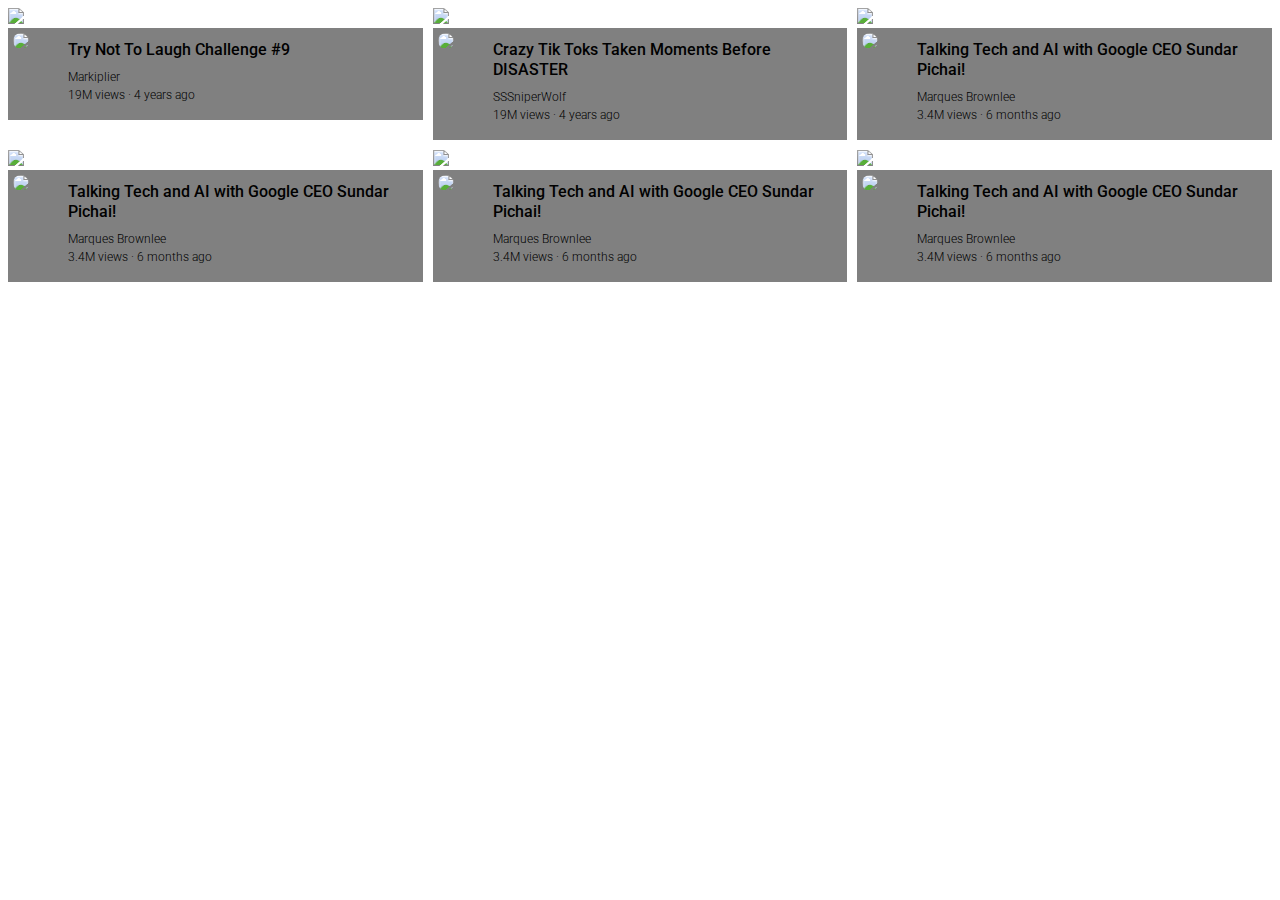
==== yt.htm @ b782f7d9 "made cards holding video" ====
<!DOCTYPE html>
<html lang="en">
<head>
    <meta charset="UTF-8">
    <meta name="viewport" content="width=device-width, initial-scale=1.0">
    <link rel="stylesheet" href="yt.css">
    <link rel="preconnect" href="https://fonts.googleapis.com">
    <link rel="preconnect" href="https://fonts.gstatic.com" crossorigin>
    <link href="https://fonts.googleapis.com/css2?family=Poppins&family=Roboto:wght@100;300;500;700&display=swap" rel="stylesheet">
    <title>Document</title>
</head>
<body>
    <div class="all-videos">
        
    </div>
    <script src="js/vidData.js"></script>
</body>
</html>
---- yt.css ----
p{
    margin:0;
    font-family: 'Roboto', sans-serif;
}
.all-videos
{
    display:grid;
    grid-template-columns: 1fr 1fr 1fr;
    column-gap: 10px;
    row-gap: 10px;

}
.thumbnail img{
    width:100%;

}
.video-details
{
    background-color: grey;
    display: flex;
    
}
.video-owner
{
    display: inline-block;  
    width:50px;
    padding: 5px;
    
    
}
.video-owner img
{
    width:100%;
    border-radius:50%;
    

}


.video-data
{ 
    flex: 1;
    display: inline-block;
}
.video-name
{
    margin-top:12px;
    font-weight: 500;
    font-size: 16px;
    line-height: 20px;
}
.video-channel
{
    
    margin-top:8px;
    font-weight: 300;
    font-size: 12px;
    line-height: 18px;
}
.video-views
{
    font-weight: 300;
    font-size: 12px;
    margin-bottom: 16px;
    line-height: 1;
    line-height: 18px;
    
}
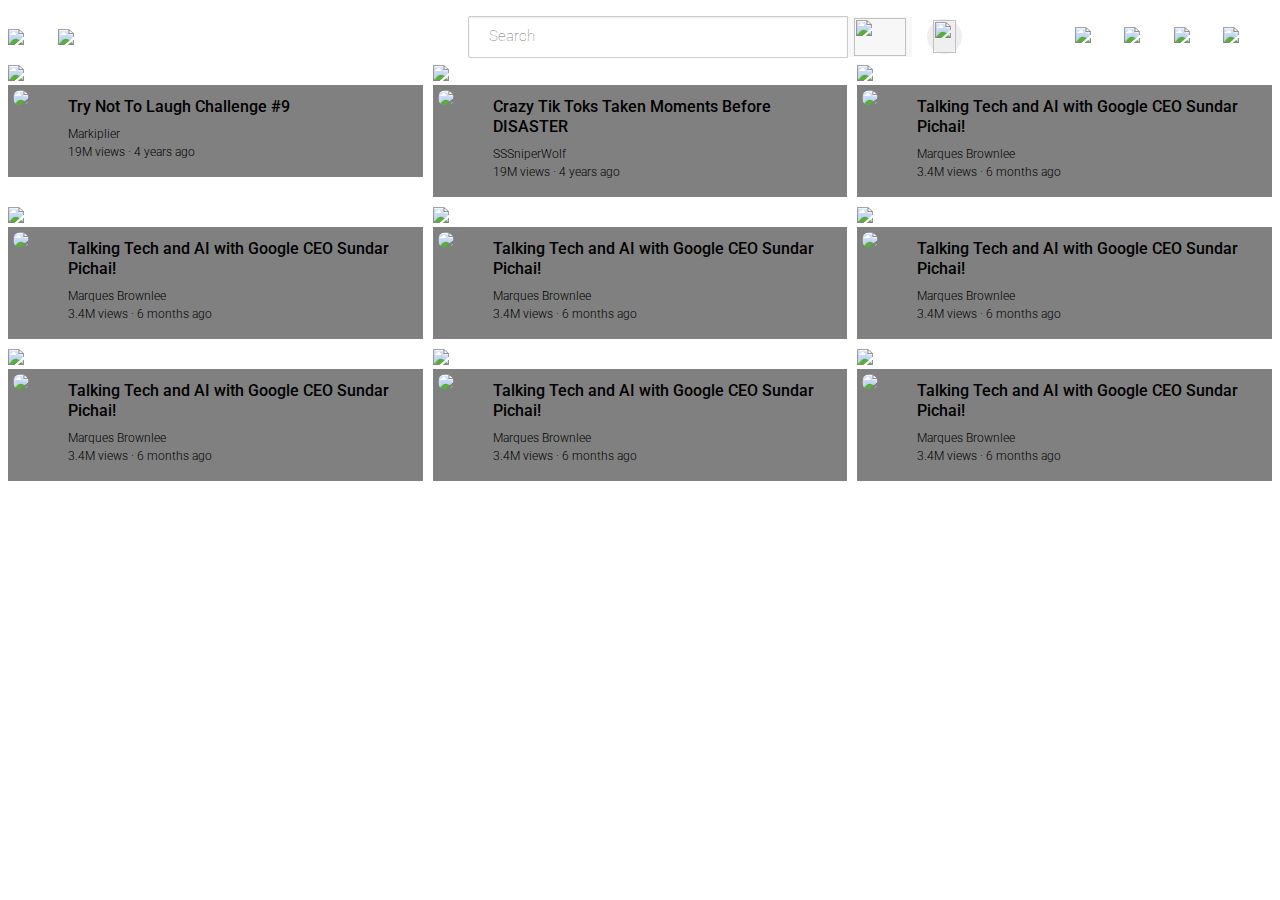
==== commit f671e3b5: "made the initial header for the yt page" ====
--- a/yt.htm
+++ b/yt.htm
@@ -4,15 +4,41 @@
     <meta charset="UTF-8">
     <meta name="viewport" content="width=device-width, initial-scale=1.0">
     <link rel="stylesheet" href="yt.css">
+    <link rel="stylesheet" href="header.css">
     <link rel="preconnect" href="https://fonts.googleapis.com">
     <link rel="preconnect" href="https://fonts.gstatic.com" crossorigin>
     <link href="https://fonts.googleapis.com/css2?family=Poppins&family=Roboto:wght@100;300;500;700&display=swap" rel="stylesheet">
     <title>Document</title>
 </head>
 <body>
+
+    <div class ='header'>
+        <div class="left-section-header">
+            <img class='hamburger-menu' src="https://supersimple.dev/public/img/exercises/youtube/icons/hamburger-menu.svg">
+            <img class="header-logo" src="https://supersimple.dev/public/img/exercises/youtube/icons/youtube-logo.svg">
+        </div>
+        <div class="mid-section-header">
+            <input class='searchbar' type="text" placeholder="Search">
+            <button class="search-button">
+                <img src="https://supersimple.dev/public/img/exercises/youtube/icons/search.svg">
+            </button>    
+            <button class="voice-button">
+                <img src="https://supersimple.dev/public/img/exercises/youtube/icons/voice-search-icon.svg">
+            </button>  
+        </div>
+        <div class="right-section-header">
+            <button class="yt-live"><img src="https://supersimple.dev/public/img/exercises/youtube/icons/upload.svg"></button>
+            <button class="yt-menu"><img src="https://supersimple.dev/public/img/exercises/youtube/icons/youtube-apps.svg"></button>
+            <button  class="yt-noti"><img src="https://supersimple.dev/public/img/exercises/youtube/icons/notifications.svg"></button>
+            <button  class="yt-profile"><img src="https://supersimple.dev/public/img/exercises/youtube/channel-profile-pics/my-channel.jpeg"></button>
+        </div>
+    </div>
+    
     <div class="all-videos">
-        
+        <!-- make yt video cards -->
     </div>
+
+    
     <script src="js/vidData.js"></script>
 </body>
 </html>--- a/header.css
+++ b/header.css
@@ -0,0 +1,108 @@
+.header
+{
+    display: flex;
+    align-items:  center;
+    justify-content: space-between;
+    height: 57px
+}
+.left-section-header
+{
+    
+    display: flex;
+    width:400px;
+    align-items: center;
+}
+
+.hamburger-menu
+{
+    /* display: inline-block; */
+    width: 30px;
+    margin-right: 20px;
+    
+
+}
+.header-logo
+{
+    width: 100px ;
+
+}
+
+.mid-section-header
+{
+    display: flex;
+    align-items: center;
+    flex: 1;
+    
+    margin-left: 60px;
+}
+
+.searchbar
+{
+    flex: 1;
+    height:40px;
+    padding: 0;
+    padding-left: 20px;
+    margin: 0;
+    border: 1px solid #cccccc;
+    border-top-left-radius: 2px;
+    border-bottom-left-radius: 2px;
+    box-shadow: inset 0px 1px 2px #eeeeee;
+    max-width: 358px;
+}
+.searchbar::placeholder
+{
+    font-family: Roboto,Arial;
+    font-size: 15px;
+    font-weight: 100;
+}
+.search-button
+{
+    /* border-style: none;   */
+    height: 40px;
+    width: 64px;
+    margin-right: 15px;
+    background-color: #f7f7f7;
+    border: none;
+    
+
+}
+.voice-button
+{
+    height: 35px;
+  width: 35px;
+  border-radius: 50%;
+  border-style: none;
+}
+.voice-button img
+{
+    width: 100%;
+    height: 100%;
+    /* object-fit: fill; */
+}
+.search-button img
+{
+    width: 100%;
+    height: 100%;
+    object-fit: fill;
+}
+
+.right-section-header
+{
+    width: 182px;
+    margin-right: 24px;
+    margin-left: 29px;
+    display: flex;
+    align-items: center;
+    justify-content: space-between;
+}
+.right-section-header button
+{
+    height: 34px;
+    width: 34px;
+    background-color: white;
+    border: none;
+}
+.yt-profile img
+{
+    height: 100%;
+}
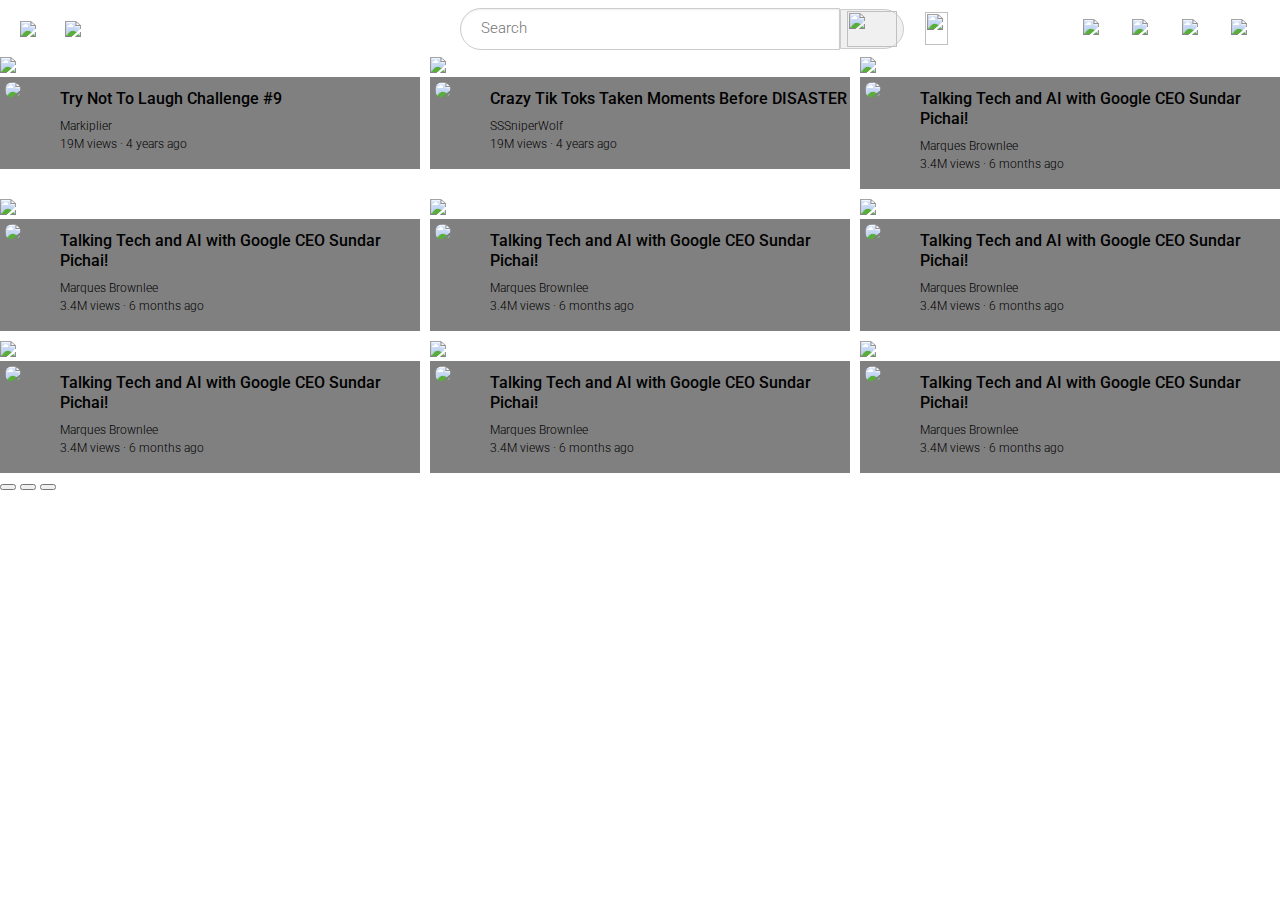
==== commit dd13658d: "header altered to match real youtube header part1" ====
--- a/yt.htm
+++ b/yt.htm
@@ -5,6 +5,7 @@
     <meta name="viewport" content="width=device-width, initial-scale=1.0">
     <link rel="stylesheet" href="yt.css">
     <link rel="stylesheet" href="header.css">
+    <link rel="stylesheet" href="general.css">
     <link rel="preconnect" href="https://fonts.googleapis.com">
     <link rel="preconnect" href="https://fonts.gstatic.com" crossorigin>
     <link href="https://fonts.googleapis.com/css2?family=Poppins&family=Roboto:wght@100;300;500;700&display=swap" rel="stylesheet">
@@ -33,10 +34,18 @@
             <button  class="yt-profile"><img src="https://supersimple.dev/public/img/exercises/youtube/channel-profile-pics/my-channel.jpeg"></button>
         </div>
     </div>
-    
-    <div class="all-videos">
+    <div>
+        <div class="all-videos">
         <!-- make yt video cards -->
     </div>
+        <div class="'side-menu">
+            <button ></button>
+            <button></button>
+            <button></button>
+        </div>
+</div>
+    
+
 
     
     <script src="js/vidData.js"></script>
--- a/header.css
+++ b/header.css
@@ -16,14 +16,15 @@
 .hamburger-menu
 {
     /* display: inline-block; */
-    width: 30px;
+    width: 25px;
     margin-right: 20px;
+    margin-left: 20px;
     
 
 }
 .header-logo
 {
-    width: 100px ;
+    width: 95px ;
 
 }
 
@@ -43,9 +44,8 @@
     padding: 0;
     padding-left: 20px;
     margin: 0;
-    border: 1px solid #cccccc;
-    border-top-left-radius: 2px;
-    border-bottom-left-radius: 2px;
+    border: 1px solid #CCCCCC;
+    border-radius: 40px 0 0 40px;
     box-shadow: inset 0px 1px 2px #eeeeee;
     max-width: 358px;
 }
@@ -53,7 +53,7 @@
 {
     font-family: Roboto,Arial;
     font-size: 15px;
-    font-weight: 100;
+    font-weight: 300;
 }
 .search-button
 {
@@ -61,8 +61,9 @@
     height: 40px;
     width: 64px;
     margin-right: 15px;
-    background-color: #f7f7f7;
-    border: none;
+    background-color: #F0F0F0;
+    border: 1px solid #CCCCCC;
+    border-radius: 0 40px 40px 0;
     
 
 }
@@ -70,6 +71,7 @@
 {
     height: 35px;
   width: 35px;
+  background-color: #FFFFFF;
   border-radius: 50%;
   border-style: none;
 }
--- a/general.css
+++ b/general.css
@@ -0,0 +1,4 @@
+body
+{
+    margin:0;
+}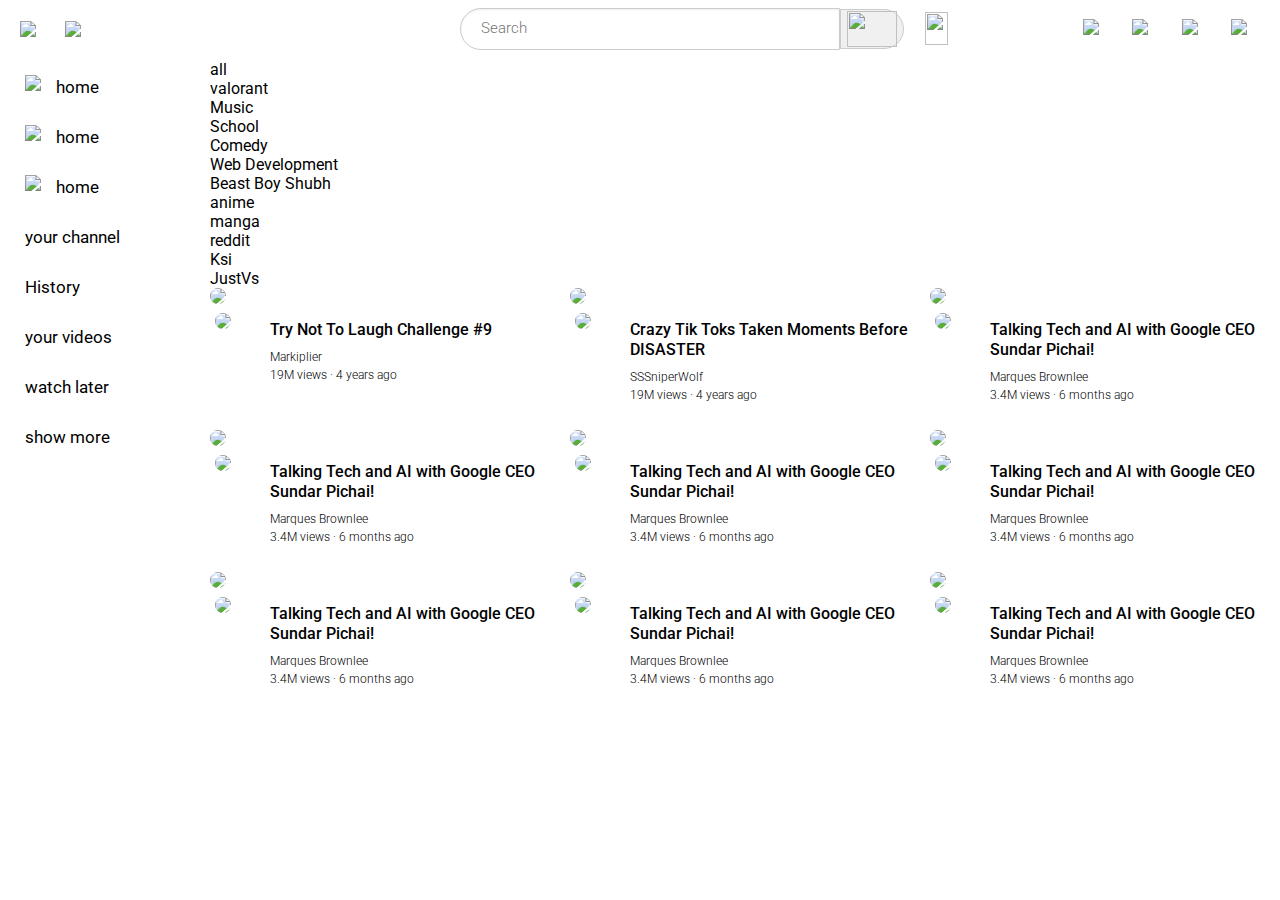
==== commit d5e5d550: "added side Menu and made the fixwed while giving layout to the page" ====
--- a/yt.htm
+++ b/yt.htm
@@ -6,9 +6,12 @@
     <link rel="stylesheet" href="yt.css">
     <link rel="stylesheet" href="header.css">
     <link rel="stylesheet" href="general.css">
+    <link rel="stylesheet" href="sidemenu.css">
+    <link rel="stylesheet" href="vid-category.css">
     <link rel="preconnect" href="https://fonts.googleapis.com">
     <link rel="preconnect" href="https://fonts.gstatic.com" crossorigin>
     <link href="https://fonts.googleapis.com/css2?family=Poppins&family=Roboto:wght@100;300;500;700&display=swap" rel="stylesheet">
+    <link href="https://fonts.googleapis.com/css2?family=Roboto&display=swap" rel="stylesheet">
     <title>Document</title>
 </head>
 <body>
@@ -34,15 +37,48 @@
             <button  class="yt-profile"><img src="https://supersimple.dev/public/img/exercises/youtube/channel-profile-pics/my-channel.jpeg"></button>
         </div>
     </div>
+    <div class="sideMenuMain">
+        <div class="side-menu-1">
+            <div><img src="https://supersimple.dev/public/img/exercises/youtube/icons/home.svg">
+            <p>home</p></div>
+            <div><img src="https://supersimple.dev/public/img/exercises/youtube/icons/explore.svg">
+            <p>home</p></div>
+            <div><img src="https://supersimple.dev/public/img/exercises/youtube/icons/subscriptions.svg">
+            <p>home</p></div>
+            
+        
+        
+            <div>
+              <p>your channel</p>
+            </div>
+            <div><p>History </p></div>
+            <div><p>your videos</p></div>
+            <div><p>watch later</p></div>
+            <div><p>show more</p></div>
+        </div>
+        
+    </div>
     <div>
+
+        <div class="vid-categories">
+            <div>all</div>
+            <div>valorant</div>
+            <div>Music</div>
+            <div>School</div>
+            <div>Comedy</div>
+            <div>Web Development</div>
+            <div>Beast Boy Shubh</div>
+            <div>anime</div>
+            <div>manga</div>
+            <div>reddit</div>
+            <div>Ksi</div>
+            <div>JustVs</div>
+        </div>
         <div class="all-videos">
         <!-- make yt video cards -->
     </div>
-        <div class="'side-menu">
-            <button ></button>
-            <button></button>
-            <button></button>
-        </div>
+    
+        
 </div>
     
 
--- a/yt.css
+++ b/yt.css
@@ -1,6 +1,13 @@
 p{
     margin:0;
     font-family: 'Roboto', sans-serif;
+}
+.video
+{
+    display: flex;
+    flex-direction: column;
+    flex:1
+
 }
 .all-videos
 {
@@ -8,15 +15,19 @@
     grid-template-columns: 1fr 1fr 1fr;
     column-gap: 10px;
     row-gap: 10px;
+    
 
 }
 .thumbnail img{
     width:100%;
+    border-radius: 10px;
+    cursor: pointer;
 
 }
 .video-details
 {
-    background-color: grey;
+    cursor: pointer;
+    /* background-color: grey; */
     display: flex;
     
 }
--- a/header.css
+++ b/header.css
@@ -2,8 +2,13 @@
 {
     display: flex;
     align-items:  center;
+    position: fixed;
     justify-content: space-between;
-    height: 57px
+    height: 57px;
+    top:0;
+    right: 0;
+    left: 0;
+    background-color: #FFFFFF;
 }
 .left-section-header
 {
--- a/general.css
+++ b/general.css
@@ -1,4 +1,7 @@
 body
 {
     margin:0;
+    font-family: 'Roboto', sans-serif;
+    margin-top: 60px;
+    margin-left: 210px;
 }--- a/sidemenu.css
+++ b/sidemenu.css
@@ -0,0 +1,61 @@
+.sideMenuMain
+{
+
+    font-family: 'Roboto', sans-serif;
+    font-weight: 100;
+    font-size: 17px;
+    position: fixed;
+    top: 57px ; 
+    bottom: 0;
+    left:0;
+    width: 200px;
+    background-color: #FFFFFF;
+
+    
+   /* display: flex;
+   flex-direction: column;
+   /* justify-content: center; */
+   /* align-items: center;  */
+}
+.side-menu-1
+{
+    margin-top: 10px;
+    margin-left: 15px;
+    margin-right: 15px;
+    margin-bottom: 10px;
+    display: grid;
+    grid-template-columns: 1fr;
+    grid-template-rows: 40px 40px 40px 40px 40px 40px 40px 40px;
+    row-gap: 10px;
+}
+
+.side-menu-1 div
+{
+    
+    display: flex;
+    align-items: center;
+    /* background-color: lightgray; */
+    
+    padding-left: 10px;
+    border-radius: 12px;
+    font-weight: 400;
+    cursor: pointer;
+
+}
+
+.side-menu-1 div img
+{
+    height: 25px;
+    margin-right: 15px;
+}
+
+
+.sideMenuMain div div:hover
+{
+    background-color: #E5E5E5;
+}
+.side-menu-1 div p
+{
+    font-family: "Roboto","Arial",sans-serif;
+}
+
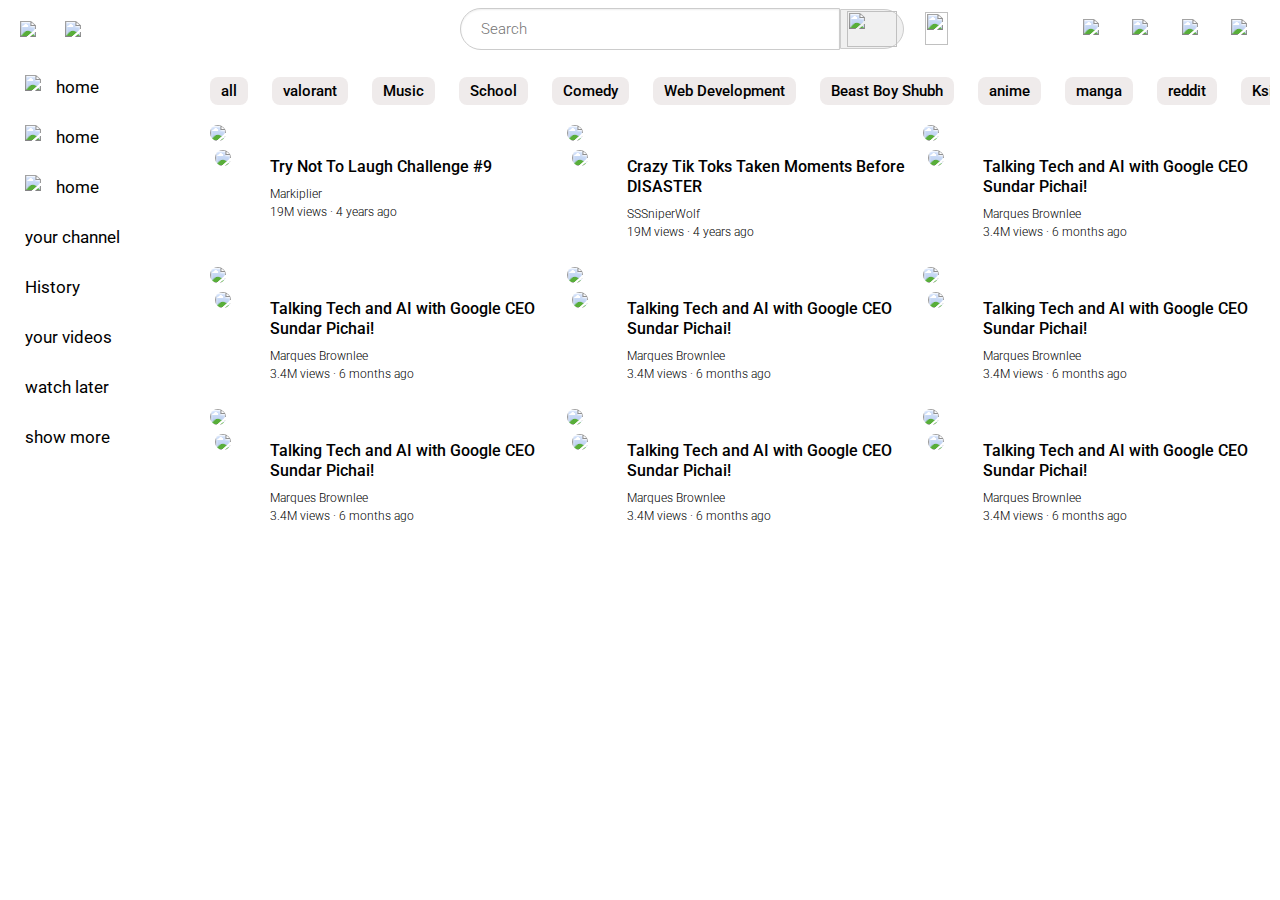
==== commit 289a8cb4: "added small video category cards on the top of videos" ====
--- a/yt.htm
+++ b/yt.htm
@@ -49,6 +49,7 @@
         
         
             <div>
+                <i style="color: black;" class="fa-regular fa-user"></i>
               <p>your channel</p>
             </div>
             <div><p>History </p></div>
@@ -60,13 +61,30 @@
     </div>
     <div>
 
-        <div class="vid-categories">
+        <div class="vid-category">
             <div>all</div>
             <div>valorant</div>
             <div>Music</div>
             <div>School</div>
             <div>Comedy</div>
             <div>Web Development</div>
+            <div>Beast Boy Shubh</div>
+            <div>anime</div>
+            <div>manga</div>
+            <div>reddit</div>
+            <div>Ksi</div>
+            <div>JustVs</div>
+            <div>Beast Boy Shubh</div>
+            <div>anime</div>
+            <div>manga</div>
+            <div>reddit</div>
+            <div>Ksi</div>
+            <div>JustVs</div>
+            <div>anime</div>
+            <div>manga</div>
+            <div>reddit</div>
+            <div>Ksi</div>
+            <div>JustVs</div>
             <div>Beast Boy Shubh</div>
             <div>anime</div>
             <div>manga</div>
--- a/header.css
+++ b/header.css
@@ -53,6 +53,8 @@
     border-radius: 40px 0 0 40px;
     box-shadow: inset 0px 1px 2px #eeeeee;
     max-width: 358px;
+    font-size: 17px;
+    font-weight: 500;
 }
 .searchbar::placeholder
 {
--- a/general.css
+++ b/general.css
@@ -4,4 +4,5 @@
     font-family: 'Roboto', sans-serif;
     margin-top: 60px;
     margin-left: 210px;
+    margin-right: 10px;
 }--- a/vid-category.css
+++ b/vid-category.css
@@ -0,0 +1,25 @@
+.vid-category
+{
+    
+    overflow:hidden;
+    white-space: nowrap;
+    /* justify-content: space-between; */
+    padding-top: 17px;
+    margin-bottom: 20px;
+    font-family: Roboto,"Arial";
+    font-weight: 500;
+    font-size: 15px;
+    
+}
+.vid-category div
+{
+    display: inline-block;
+    margin-right:20px; 
+    background-color: rgb(239, 235, 235);
+    padding-left: 11px;
+    padding-right:11px ;
+    padding-top: 5px;
+    padding-bottom: 5px;
+    border-radius: 8px;
+
+}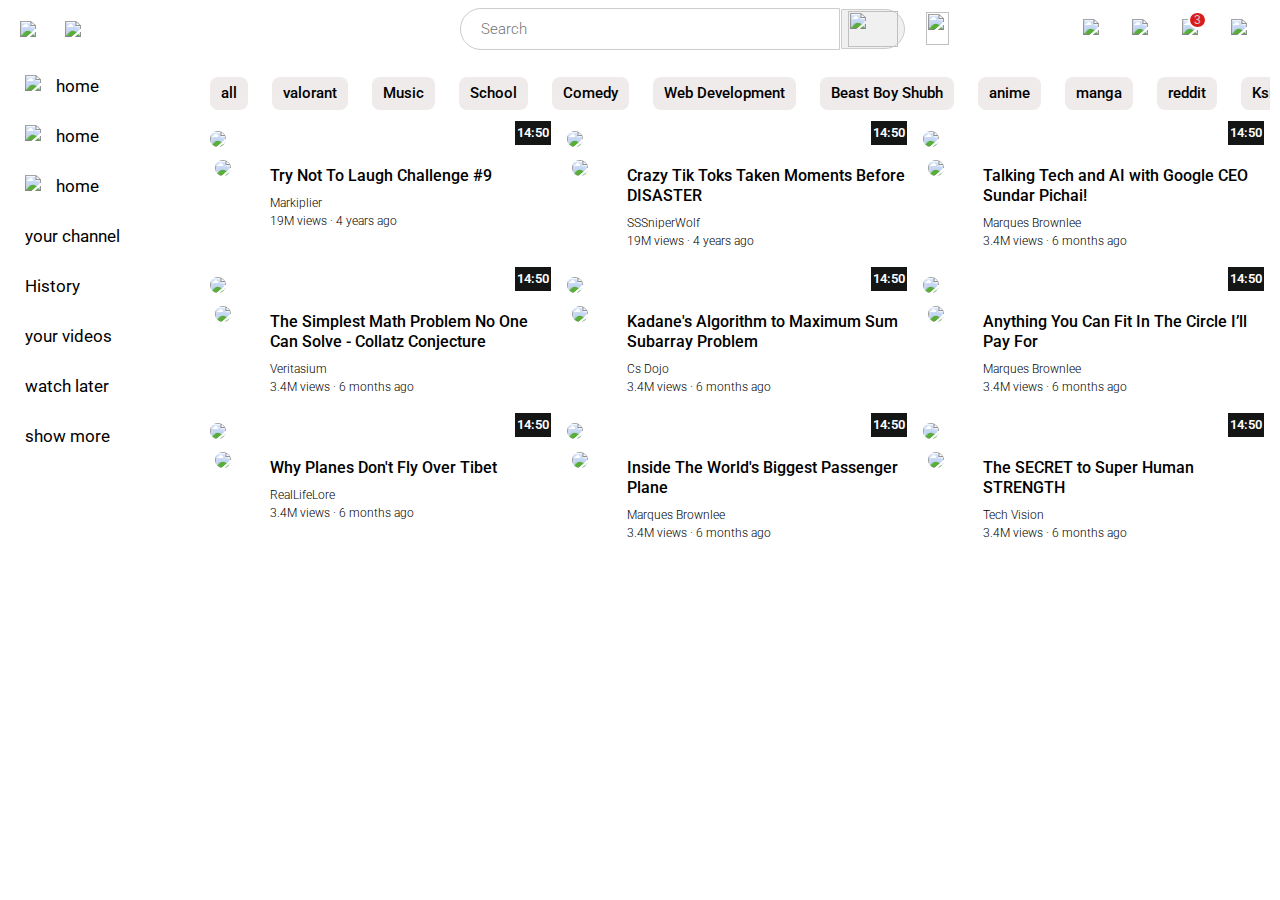
==== commit 5edd2910: "Added notification count , timestamp and vid link but not fully" ====
--- a/yt.htm
+++ b/yt.htm
@@ -31,9 +31,12 @@
             </button>  
         </div>
         <div class="right-section-header">
+
             <button class="yt-live"><img src="https://supersimple.dev/public/img/exercises/youtube/icons/upload.svg"></button>
             <button class="yt-menu"><img src="https://supersimple.dev/public/img/exercises/youtube/icons/youtube-apps.svg"></button>
-            <button  class="yt-noti"><img src="https://supersimple.dev/public/img/exercises/youtube/icons/notifications.svg"></button>
+            <div class="yt-noti"><button>
+                <div class="noti-value">3</div>
+                <img src="https://supersimple.dev/public/img/exercises/youtube/icons/notifications.svg"></button></div>
             <button  class="yt-profile"><img src="https://supersimple.dev/public/img/exercises/youtube/channel-profile-pics/my-channel.jpeg"></button>
         </div>
     </div>
@@ -94,10 +97,14 @@
         </div>
         <div class="all-videos">
         <!-- make yt video cards -->
+        </div>
+    <!-- #####################
+
+    
+
+    ##################### -->
+        
     </div>
-    
-        
-</div>
     
 
 
--- a/yt.css
+++ b/yt.css
@@ -18,16 +18,29 @@
     
 
 }
+.thumbnail
+{
+    position: relative;
+}
+.time-stamp
+{   position: absolute;
+    background-color:#141616;
+    color: white;
+    right: 6px;
+    bottom: 9px;
+    padding:2px;
+    font-size: 13px;
+    font-weight: 600;
+}
 .thumbnail img{
     width:100%;
     border-radius: 10px;
-    cursor: pointer;
+
 
 }
 .video-details
 {
-    cursor: pointer;
-    /* background-color: grey; */
+    
     display: flex;
     
 }
@@ -78,3 +91,4 @@
     
 }
 
+
--- a/header.css
+++ b/header.css
@@ -51,16 +51,22 @@
     margin: 0;
     border: 1px solid #CCCCCC;
     border-radius: 40px 0 0 40px;
-    box-shadow: inset 0px 1px 2px #eeeeee;
+    
     max-width: 358px;
     font-size: 17px;
     font-weight: 500;
+    margin-right:1px;
 }
 .searchbar::placeholder
 {
     font-family: Roboto,Arial;
     font-size: 15px;
     font-weight: 300;
+}
+.searchbar.searchbar:click
+{
+    box-shadow: inset 10px 1px 2px #eeeeee;
+
 }
 .search-button
 {
@@ -115,3 +121,25 @@
 {
     height: 100%;
 }
+
+.yt-noti
+{
+    position: relative;
+}
+.noti-value
+{
+    position: absolute;
+    /* z-index: 2; */
+    background-color: rgb(217, 29, 29);
+    color: #CCCCCC  ;
+    font-weight:400;
+    border: 2px solid white;
+    font-size: 12px;
+    padding-left: 4px;
+    padding-right: 4px;
+    top: -3px;
+    right: -2px;
+    border-radius: 50%;
+    margin: 2px;
+}
+
--- a/general.css
+++ b/general.css
@@ -5,4 +5,6 @@
     margin-top: 60px;
     margin-left: 210px;
     margin-right: 10px;
+    font-weight: 400;
+    line-height: 1.5;
 }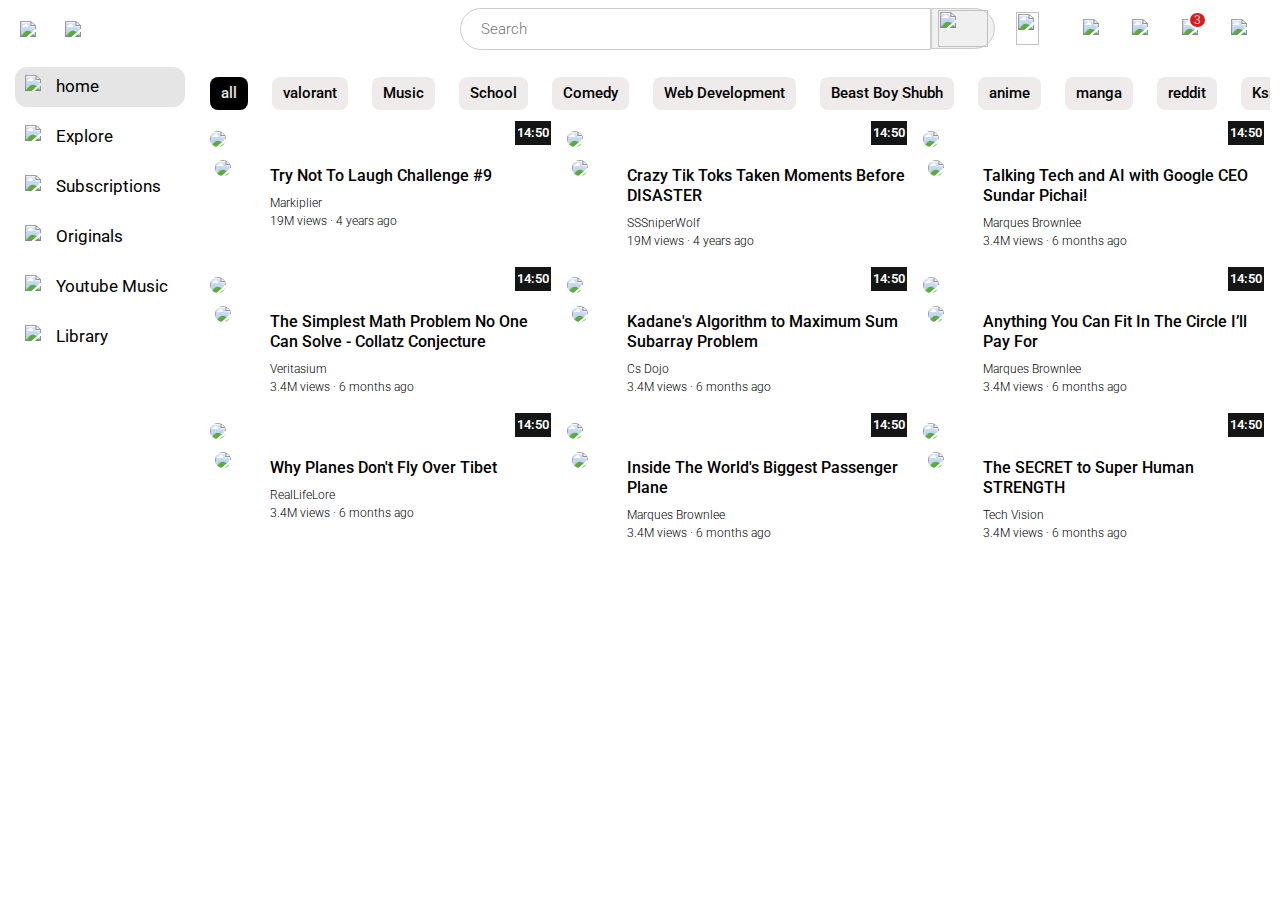
==== commit a9505672: "added search functionality in the yt" ====
--- a/yt.htm
+++ b/yt.htm
@@ -22,10 +22,18 @@
             <img class="header-logo" src="https://supersimple.dev/public/img/exercises/youtube/icons/youtube-logo.svg">
         </div>
         <div class="mid-section-header">
-            <input class='searchbar' type="text" placeholder="Search">
-            <button class="search-button">
-                <img src="https://supersimple.dev/public/img/exercises/youtube/icons/search.svg">
-            </button>    
+            <!-- ##################### -->
+            <form class="ytsearch" action="https://www.youtube.com/results" >
+                <input class='searchbar' type="text" placeholder="Search" name="search_query">
+        
+                <button class="search-button" >
+                    <img src="https://supersimple.dev/public/img/exercises/youtube/icons/search.svg">
+                </button>    
+            </form>
+
+            <!-- ###################### -->
+            
+            
             <button class="voice-button">
                 <img src="https://supersimple.dev/public/img/exercises/youtube/icons/voice-search-icon.svg">
             </button>  
@@ -42,30 +50,29 @@
     </div>
     <div class="sideMenuMain">
         <div class="side-menu-1">
-            <div><img src="https://supersimple.dev/public/img/exercises/youtube/icons/home.svg">
+            <div class="home"><img src="https://supersimple.dev/public/img/exercises/youtube/icons/home.svg">
             <p>home</p></div>
             <div><img src="https://supersimple.dev/public/img/exercises/youtube/icons/explore.svg">
-            <p>home</p></div>
+            <p>Explore</p></div>
             <div><img src="https://supersimple.dev/public/img/exercises/youtube/icons/subscriptions.svg">
-            <p>home</p></div>
+            <p>Subscriptions</p></div>
             
-        
+                
         
             <div>
-                <i style="color: black;" class="fa-regular fa-user"></i>
-              <p>your channel</p>
+                <img src="https://supersimple.dev/public/img/exercises/youtube/icons/originals.svg"> 
+              <p>Originals</p>
             </div>
-            <div><p>History </p></div>
-            <div><p>your videos</p></div>
-            <div><p>watch later</p></div>
-            <div><p>show more</p></div>
+            <div><img src="https://supersimple.dev/public/img/exercises/youtube/icons/youtube-music.svg"> <p>Youtube Music </p></div>
+            <div><img src="https://supersimple.dev/public/img/exercises/youtube/icons/library.svg"> <p>Library</p></div>
+            
         </div>
         
     </div>
     <div>
 
         <div class="vid-category">
-            <div>all</div>
+            <div style="background-color: black; color: #E5E5E5;">all</div>
             <div>valorant</div>
             <div>Music</div>
             <div>School</div>
--- a/yt.css
+++ b/yt.css
@@ -7,6 +7,7 @@
     display: flex;
     flex-direction: column;
     flex:1
+    
 
 }
 .all-videos
--- a/header.css
+++ b/header.css
@@ -9,6 +9,7 @@
     right: 0;
     left: 0;
     background-color: #FFFFFF;
+    z-index: 100;
 }
 .left-section-header
 {
@@ -41,6 +42,13 @@
     
     margin-left: 60px;
 }
+.ytsearch
+{
+    max-width:600px;
+    display: flex;
+    flex:1;
+    /* background-color: black; */
+}
 
 .searchbar
 {
@@ -51,32 +59,36 @@
     margin: 0;
     border: 1px solid #CCCCCC;
     border-radius: 40px 0 0 40px;
-    
-    max-width: 358px;
+    /* max-width: 358px; */
     font-size: 17px;
     font-weight: 500;
-    margin-right:1px;
+    /* margin-right:1px; */
 }
+
 .searchbar::placeholder
 {
     font-family: Roboto,Arial;
     font-size: 15px;
     font-weight: 300;
 }
-.searchbar.searchbar:click
+.searchbar.searchbar:focus
 {
-    box-shadow: inset 10px 1px 2px #eeeeee;
+    outline: none;
+    border-color: rgb(21, 21, 226);
+    /* box-shadow: inset 10px 1px 2px #eeeeee; */
 
 }
+
 .search-button
 {
     /* border-style: none;   */
-    height: 40px;
+    height: 41px;
     width: 64px;
     margin-right: 15px;
     background-color: #F0F0F0;
     border: 1px solid #CCCCCC;
     border-radius: 0 40px 40px 0;
+    /* padding-bottom: 5px; */
     
 
 }
--- a/general.css
+++ b/general.css
@@ -7,4 +7,9 @@
     margin-right: 10px;
     font-weight: 400;
     line-height: 1.5;
+
+}
+button
+{
+    cursor: pointer;
 }--- a/sidemenu.css
+++ b/sidemenu.css
@@ -59,3 +59,7 @@
     font-family: "Roboto","Arial",sans-serif;
 }
 
+.home
+{
+    background-color: #E5E5E5;
+}
